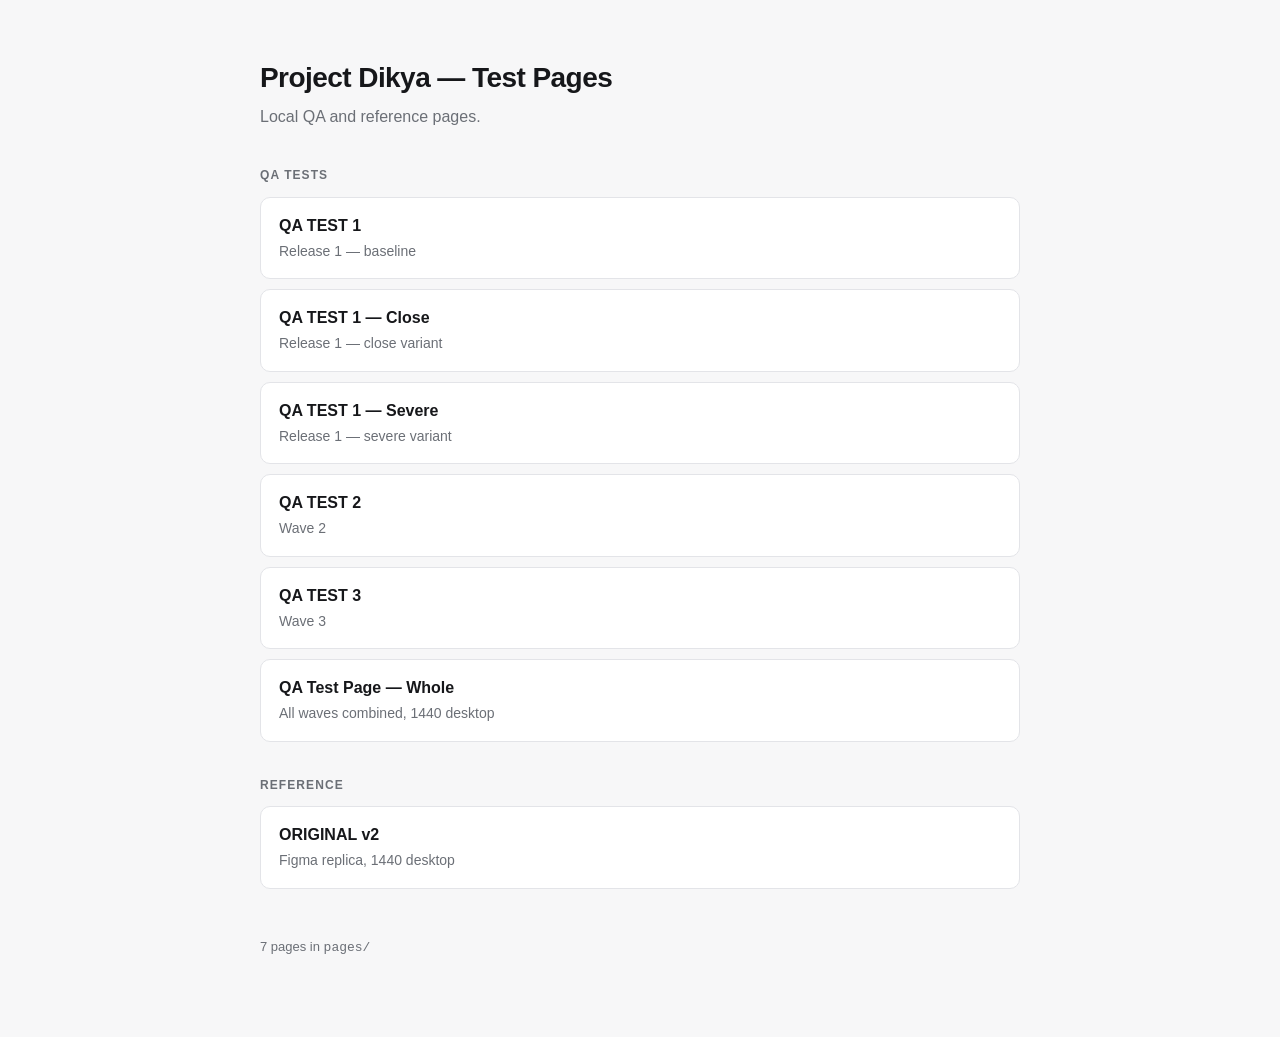
==== index.html @ 400cf45e "Project Dikya  - Test Pages V1" ====
<!doctype html>
<html lang="en">
  <head>
    <meta charset="utf-8" />
    <meta name="viewport" content="width=device-width, initial-scale=1" />
    <title>Phantom Specter — Test Pages</title>
    <style>
      :root {
        --bg: #f7f7f8;
        --card: #ffffff;
        --text: #16171a;
        --muted: #6b6f76;
        --line: #e3e4e8;
        --accent: #3b5bdb;
      }
      @media (prefers-color-scheme: dark) {
        :root {
          --bg: #131417;
          --card: #1b1d21;
          --text: #ececee;
          --muted: #9a9ea6;
          --line: #2b2e34;
          --accent: #8da2fb;
        }
      }
      * {
        box-sizing: border-box;
      }
      body {
        margin: 0;
        padding: 56px 24px 80px;
        background: var(--bg);
        color: var(--text);
        font:
          16px/1.55 -apple-system,
          BlinkMacSystemFont,
          "Segoe UI",
          Roboto,
          Helvetica,
          Arial,
          sans-serif;
      }
      main {
        max-width: 760px;
        margin: 0 auto;
      }
      h1 {
        font-size: 28px;
        margin: 0 0 6px;
        letter-spacing: -0.02em;
      }
      .lede {
        color: var(--muted);
        margin: 0 0 36px;
      }
      h2 {
        font-size: 12px;
        text-transform: uppercase;
        letter-spacing: 0.09em;
        color: var(--muted);
        font-weight: 600;
        margin: 34px 0 12px;
      }
      ul {
        list-style: none;
        margin: 0;
        padding: 0;
        display: grid;
        gap: 10px;
      }
      a.card {
        display: block;
        padding: 16px 18px;
        background: var(--card);
        border: 1px solid var(--line);
        border-radius: 10px;
        text-decoration: none;
        color: inherit;
        transition:
          border-color 0.15s ease,
          transform 0.15s ease;
      }
      a.card:hover {
        border-color: var(--accent);
        transform: translateY(-1px);
      }
      a.card:focus-visible {
        outline: 2px solid var(--accent);
        outline-offset: 2px;
      }
      .name {
        font-weight: 600;
      }
      .desc {
        color: var(--muted);
        font-size: 14px;
        margin-top: 2px;
      }
      footer {
        margin-top: 48px;
        color: var(--muted);
        font-size: 13px;
      }
    </style>
  </head>
  <body>
    <main>
      <h1>Project Dikya — Test Pages</h1>
      <p class="lede">Local QA and reference pages.</p>

      <h2>QA Tests</h2>
      <ul>
        <li>
          <a class="card" href="pages/QA%20TEST%201.html">
            <div class="name">QA TEST 1</div>
            <div class="desc">Release 1 — baseline</div>
          </a>
        </li>
        <li>
          <a class="card" href="pages/QA%20TEST%201%20-%20close.html">
            <div class="name">QA TEST 1 — Close</div>
            <div class="desc">Release 1 — close variant</div>
          </a>
        </li>
        <li>
          <a class="card" href="pages/QA%20TEST%201%20-%20severe.html">
            <div class="name">QA TEST 1 — Severe</div>
            <div class="desc">Release 1 — severe variant</div>
          </a>
        </li>
        <li>
          <a class="card" href="pages/QA%20TEST%202.html">
            <div class="name">QA TEST 2</div>
            <div class="desc">Wave 2</div>
          </a>
        </li>
        <li>
          <a class="card" href="pages/QA%20TEST%203.html">
            <div class="name">QA TEST 3</div>
            <div class="desc">Wave 3</div>
          </a>
        </li>
        <li>
          <a class="card" href="pages/QA%20TEST%20PAGE%20WHOLE.html">
            <div class="name">QA Test Page — Whole</div>
            <div class="desc">All waves combined, 1440 desktop</div>
          </a>
        </li>
      </ul>

      <h2>Reference</h2>
      <ul>
        <li>
          <a class="card" href="pages/ORIGINAL%20v2.html">
            <div class="name">ORIGINAL v2</div>
            <div class="desc">Figma replica, 1440 desktop</div>
          </a>
        </li>
      </ul>

      <footer>7 pages in <code>pages/</code></footer>
    </main>
  </body>
</html>
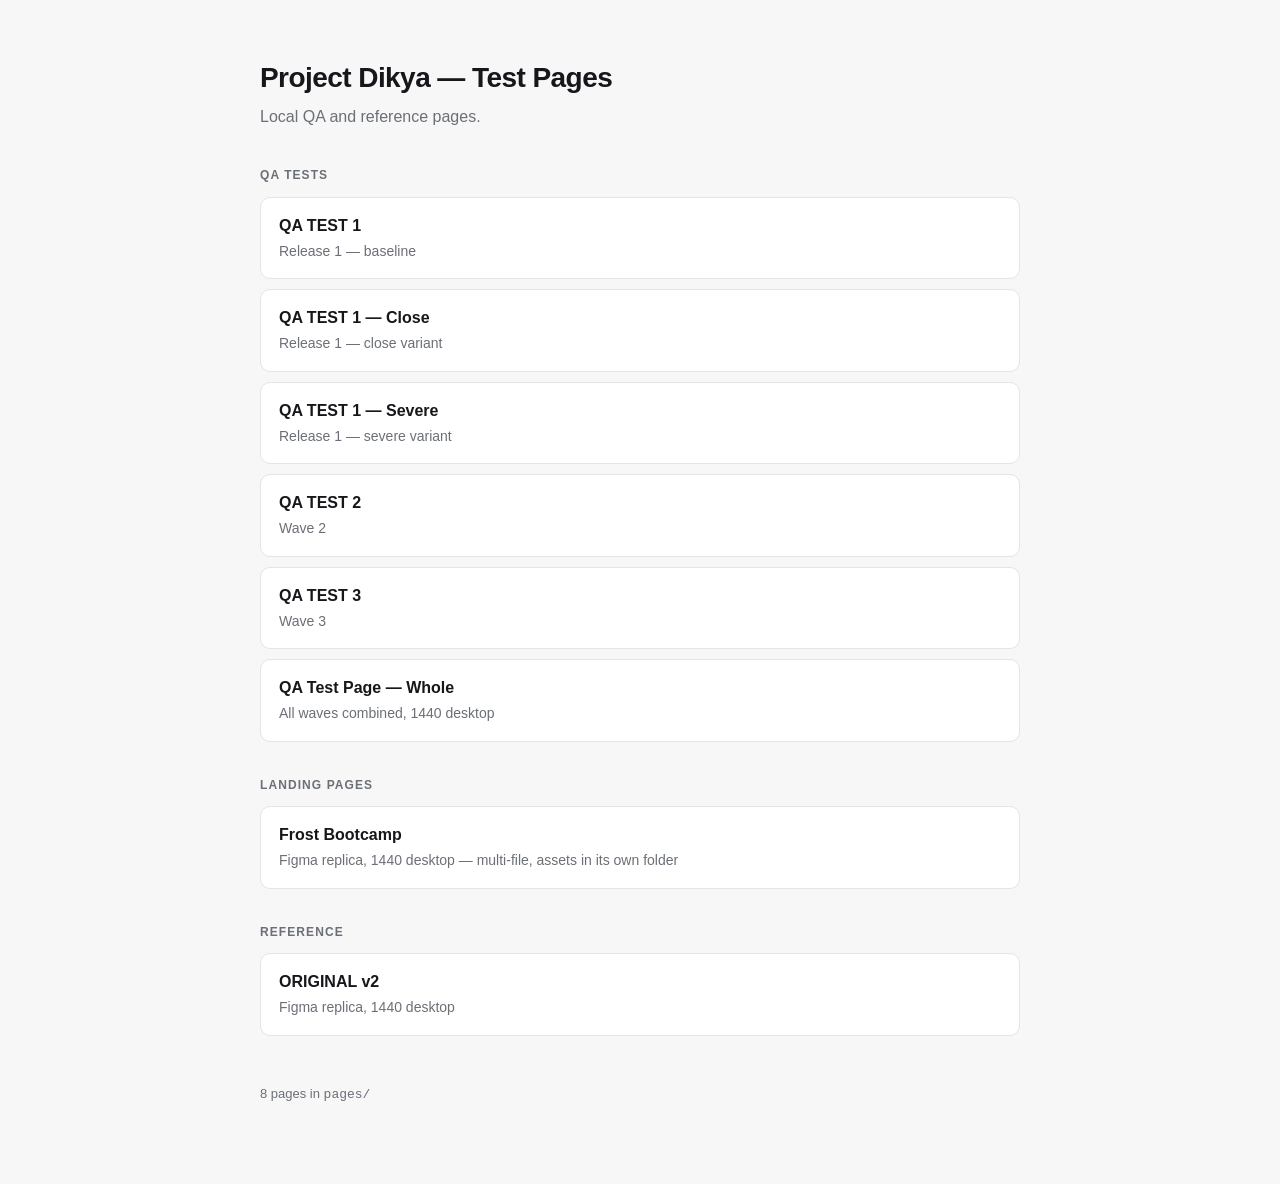
==== commit 6c8e64e8: "Added Frost Bootcamp Test Page" ====
--- a/index.html
+++ b/index.html
@@ -148,6 +148,18 @@
         </li>
       </ul>
 
+      <h2>Landing Pages</h2>
+      <ul>
+        <li>
+          <a class="card" href="pages/frost-bootcamp/index.html">
+            <div class="name">Frost Bootcamp</div>
+            <div class="desc">
+              Figma replica, 1440 desktop — multi-file, assets in its own folder
+            </div>
+          </a>
+        </li>
+      </ul>
+
       <h2>Reference</h2>
       <ul>
         <li>
@@ -158,7 +170,7 @@
         </li>
       </ul>
 
-      <footer>7 pages in <code>pages/</code></footer>
+      <footer>8 pages in <code>pages/</code></footer>
     </main>
   </body>
 </html>
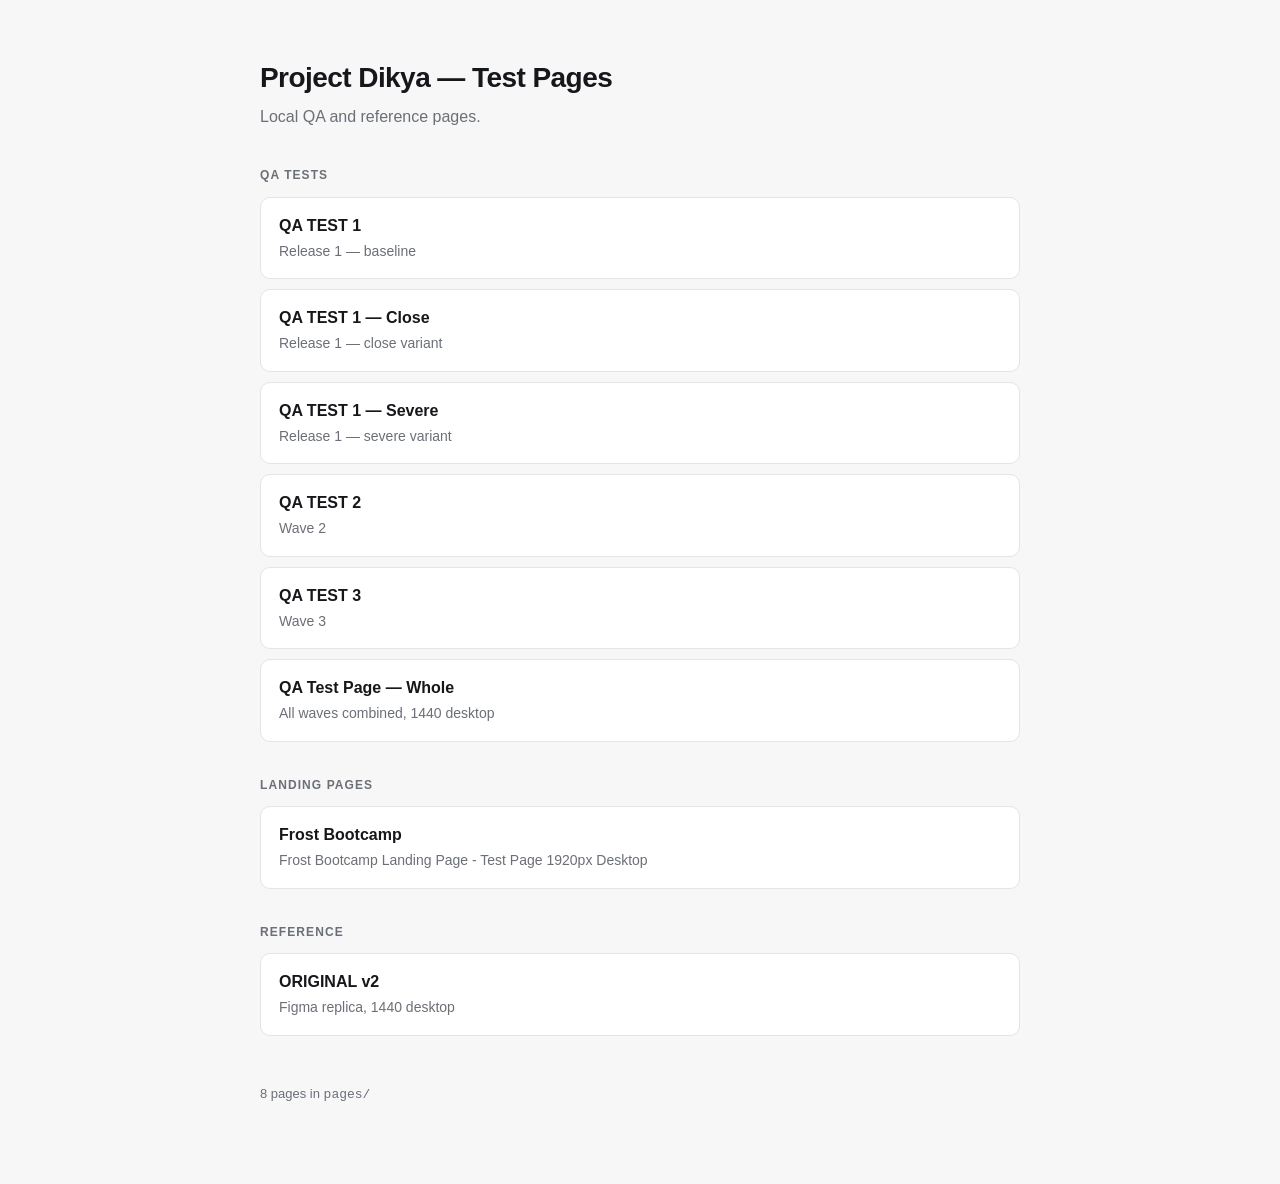
==== commit 3b0fcf94: "Update Forst Bootcamp Description" ====
--- a/index.html
+++ b/index.html
@@ -154,7 +154,7 @@
           <a class="card" href="pages/frost-bootcamp/index.html">
             <div class="name">Frost Bootcamp</div>
             <div class="desc">
-              Figma replica, 1440 desktop — multi-file, assets in its own folder
+              Frost Bootcamp Landing Page - Test Page 1920px Desktop
             </div>
           </a>
         </li>
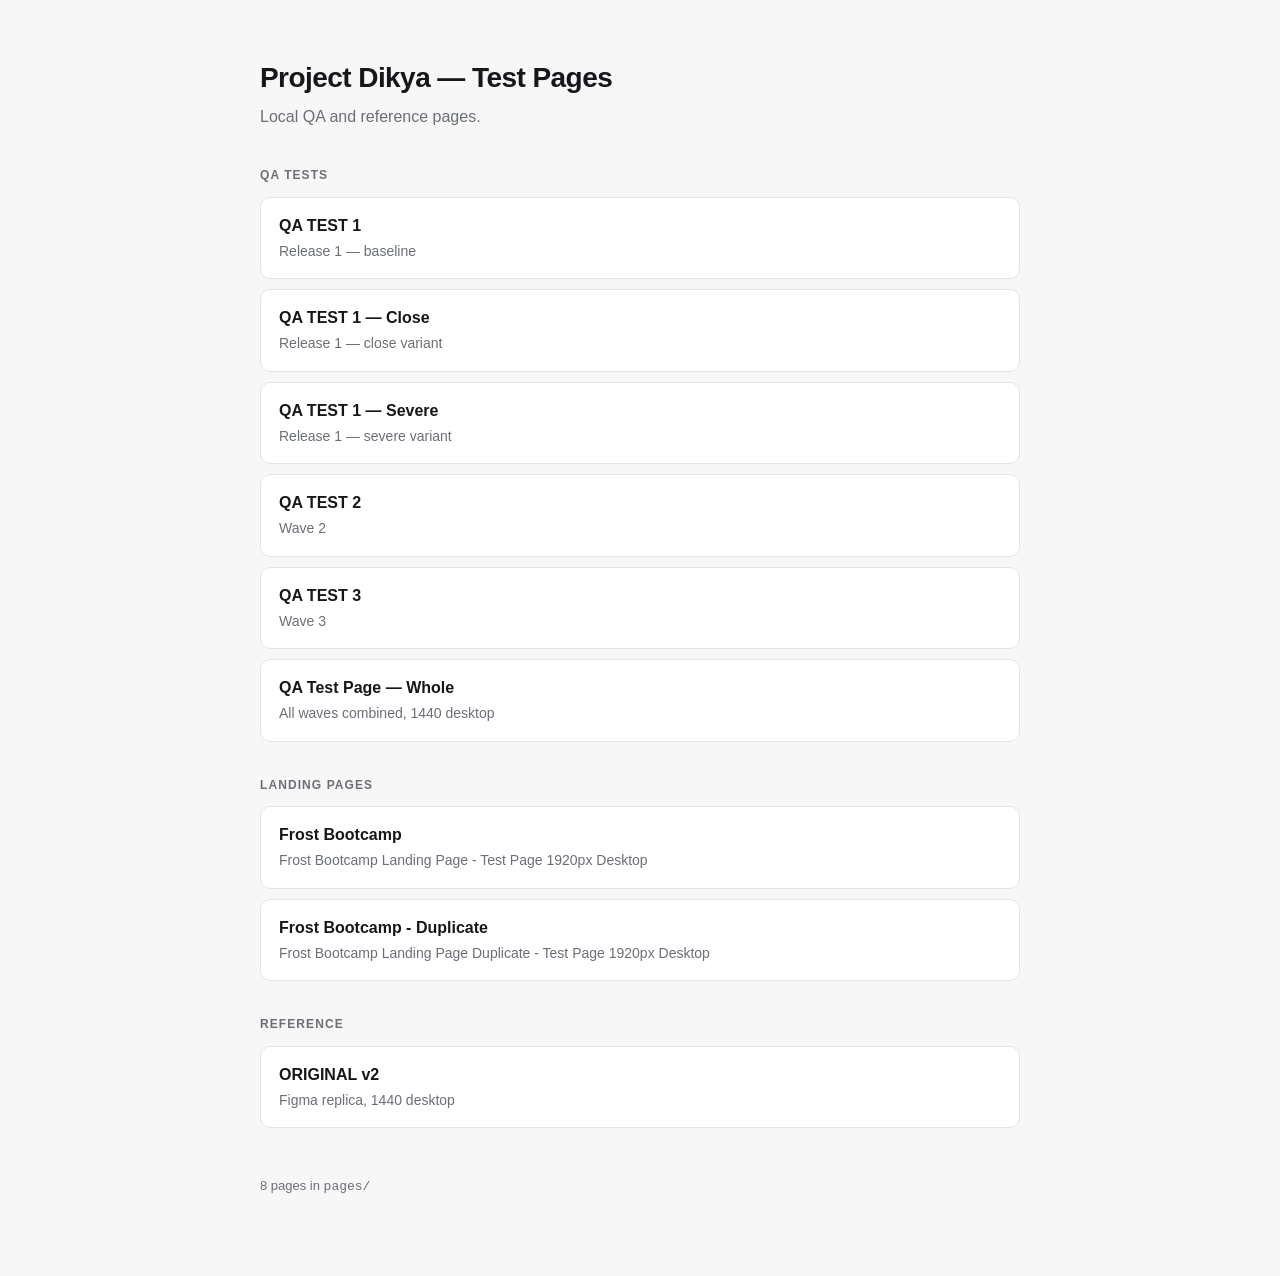
==== commit efdb28b3: "Create  Forst Bootcamp Page Duplicate" ====
--- a/index.html
+++ b/index.html
@@ -151,10 +151,19 @@
       <h2>Landing Pages</h2>
       <ul>
         <li>
-          <a class="card" href="pages/frost-bootcamp/index.html">
+          <a class="card" href="pages/frost-bootcamp/main.html">
             <div class="name">Frost Bootcamp</div>
             <div class="desc">
               Frost Bootcamp Landing Page - Test Page 1920px Desktop
+            </div>
+          </a>
+        </li>
+
+        <li>
+          <a class="card" href="pages/frost-bootcamp/duplicate.html">
+            <div class="name">Frost Bootcamp - Duplicate</div>
+            <div class="desc">
+              Frost Bootcamp Landing Page Duplicate - Test Page 1920px Desktop
             </div>
           </a>
         </li>
